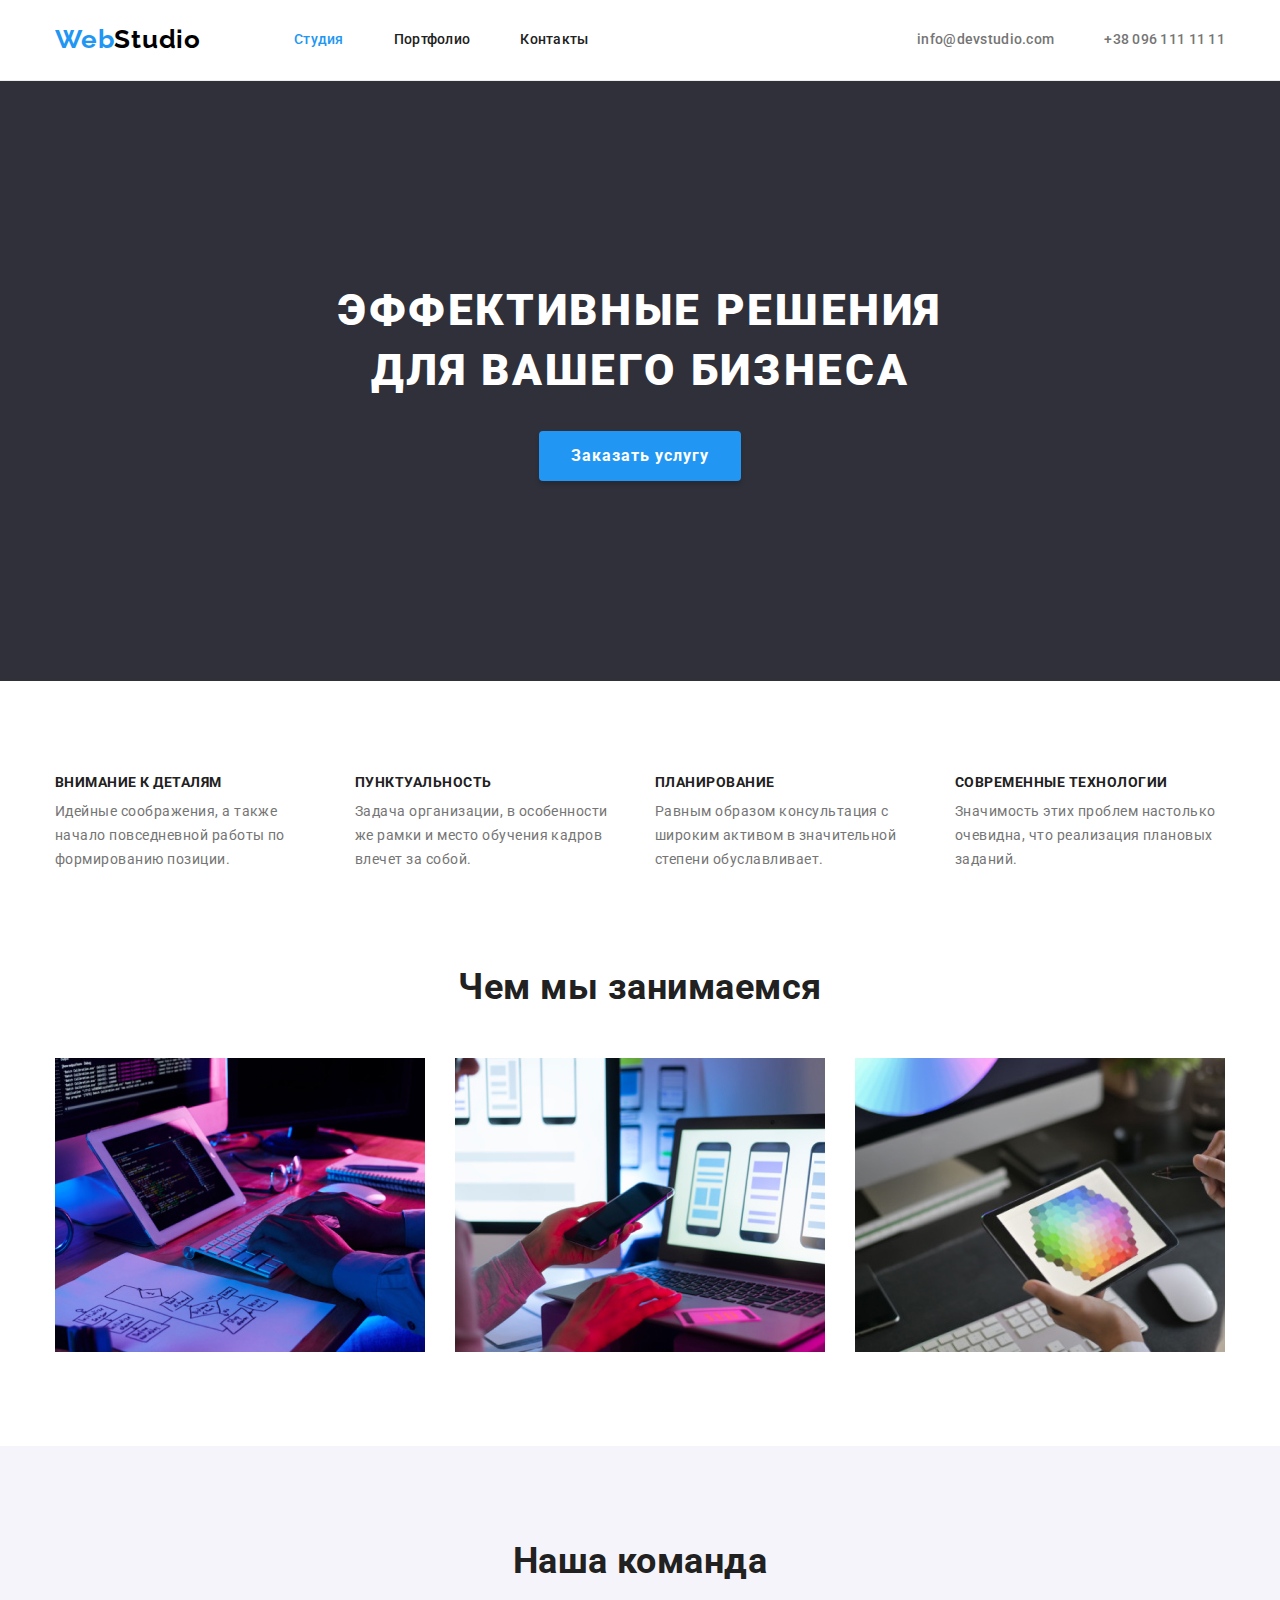
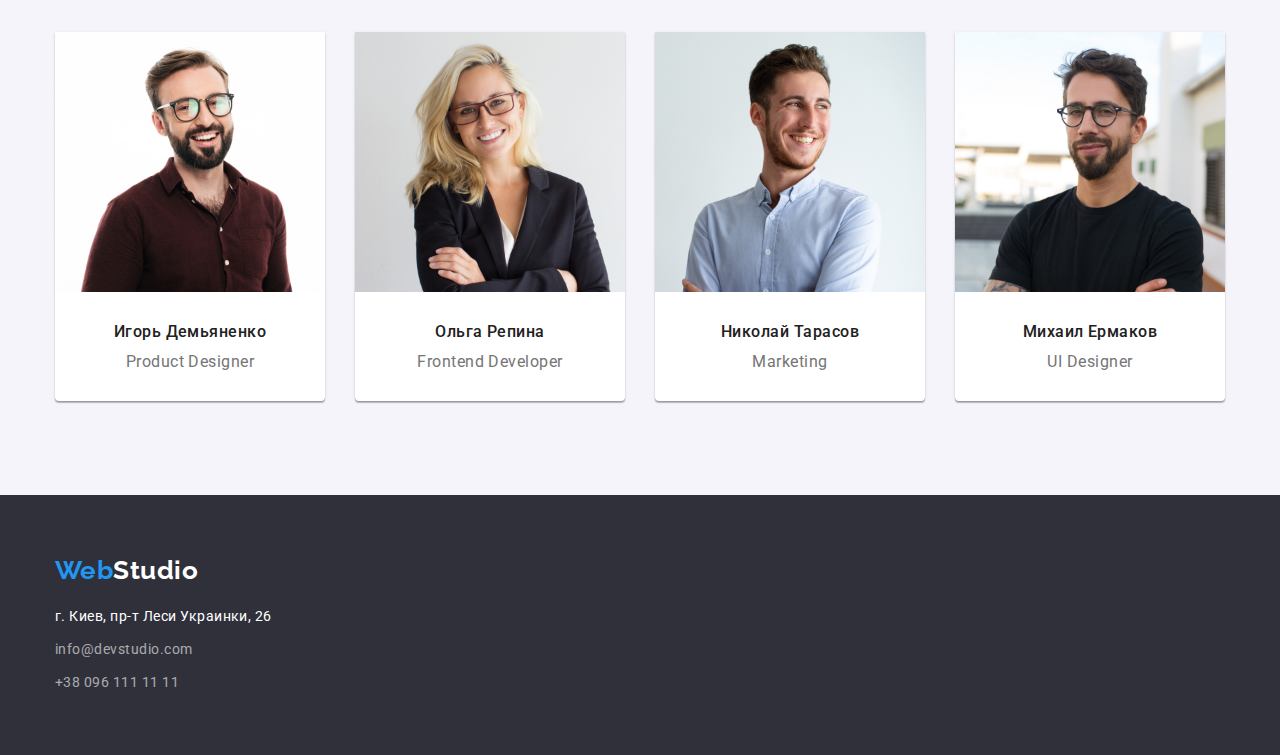
==== index.html @ 436f213c "New file" ====
<!DOCTYPE html>
<html lang="ru">

<head>
    <meta charset="UTF-8">
    <meta http-equiv="X-UA-Compatible" content="IE=edge">
    <meta name="viewport" content="width=device-width, initial-scale=1.0">
    <title>WebStudio</title>
    <link rel="preconnect" href="https://fonts.googleapis.com">
    <link rel="preconnect" href="https://fonts.gstatic.com" crossorigin>
    <link href="https://fonts.googleapis.com/css2?family=Raleway:wght@700&family=Roboto:wght@400;500;700;900&display=swap"
        rel="stylesheet">
    <link rel="stylesheet" href="https://cdnjs.cloudflare.com/ajax/libs/modern-normalize/1.1.0/modern-normalize.min.css">    
    <link rel="stylesheet" href="./css/styles.css">
    
</head>

<body>
<!-- Хедер -->    
    <header class="header">
        <div class="container">
            <div class="header-position">
                <div>
                    <a href="./" class="logo"><span class="logo-color">Web</span>Studio</a>
                </div>
                <nav class="nav">
                    <ul class="list-items">
                        <li><a href="./index.html" class="link link-nav current">Студия</a></li>
                        <li><a href="./portfolio.html" class="link link-nav">Портфолио</a></li>
                        <li><a href="" class="link link-nav">Контакты</a></li>
                    </ul>
                </nav>
                <ul class="list-contact">
                        <li><a href="mailto:info@devstudio.com" class="link link-contact">info@devstudio.com</a></li>
                        <li><a href="tel:+380961111111" class="link link-contact">+38 096 111 11 11</a></li>
                </ul>
            </div>
        </div>
    </header>

    <main>
<!-- Hero -->
        <section class="hero section">
            <div class="container">
                    <h1 class="hero-title">Эффективные решения для вашего бизнеса</h1>
                    <button type="button" class="button-service">Заказать услугу</button>
            </div>
        </section>
<!-- Переваги -->
        <section class="advantage section">
           <div class="container">
                <h2 hidden>Наше преимущество</h2>
                <ul class="advantage-position">
                    <li class="advantage-cards">
                        <h3 class="advantage-title">Внимание к деталям</h3>
                        <p class="advantage-text">Идейные соображения, а также начало повседневной работы по формированию позиции.</p>
                    </li>
                    <li class="advantage-cards">
                        <h3 class="advantage-title">Пунктуальность</h3>
                        <p class="advantage-text">Задача организации, в особенности же рамки и место обучения кадров влечет за собой.
                        </p>
                    </li>
                    <li class="advantage-cards">
                        <h3 class="advantage-title">Планирование</h3>
                        <p class="advantage-text">Равным образом консультация с широким активом в значительной степени обуславливает.
                        </p>
                    </li>
                    <li class="advantage-cards">
                        <h3 class="advantage-title">Современные технологии</h3>
                        <p class="advantage-text">Значимость этих проблем настолько очевидна, что реализация плановых заданий.</p>
                    </li>
                </ul>
           </div>
        </section>
<!-- Чим займаємось -->
        <section class="examples section">
            <div class="container">
                <h2 class="examples-title">Чем мы занимаемся</h2>
                <ul class="examples-position">
                    <li><img src="./images/img1.jpg" alt="Рабочий стол с планшетом" width="370" height="294"></li>
                    <li><img src="./images/img2.jpg" alt="Девушка работает за ноотбуком" width="370" height="294"></li>
                    <li><img src="./images/img3.jpg" alt="Цветовая палитро на планшете" width="370" height="294"></li>
                </ul>
            </div>
        </section>
<!-- Команда -->
        <section class="team section">
            <div class="container">
                <h2 class="team-title">Наша команда</h2>
                <ul class="team-list">
                    <li class="team-member">
                        <img src="./images/img.jpg" lang="en" alt="Product Designer" width="270" height="260">
                        <div class="team-member-position">
                            <h3 class="worker-title">Игорь Демьяненко</h3>
                            <p class="team-text">Product Designer</p>
                        </div>
                    </li>
                    <li class="team-member">
                        <img src="./images/img(1).jpg" lang="en" alt="Frontend Developer" width="270" height="260">
                        <div class="team-member-position">
                            <h3 class="worker-title">Ольга Репина</h3>
                            <p class="team-text">Frontend Developer</p>
                        </div>
                    </li>
                    <li class="team-member">
                        <img src="./images/img(2).jpg" lang="en" alt="Marketing" width="270" height="260">
                        <div class="team-member-position">
                            <h3 class="worker-title">Николай Тарасов</h3>
                            <p class="team-text">Marketing</p>
                        </div>                     
                    </li>
                    <li class="team-member">
                        <img src="./images/img(3).jpg" lang="en" alt="UI Designer" width="270" height="260">
                        <div class="team-member-position">
                            <h3 class="worker-title">Михаил Ермаков</h3>
                            <p class="team-text">UI Designer</p>
                        </div>
                    </li>
                </ul>
            </div>
        </section>
    </main>
<!-- Футер -->
    <footer class="footer">
        <div class="container">
            <div class="footer-position">
                <a href="./" class="logo-footer">
                    <span class="logo-color">Web</span>Studio
                </a>
                <address>
                    <ul>
                        <li class="address-map">г. Киев, пр-т Леси Украинки, 26</li>
                        <li><a href="mailto:info@devstudio.com" class="address-contact link mail">info@devstudio.com</a></li>
                        <li><a href="tel:+380961111111" class="address-contact link">+38 096 111 11 11</a></li>
                    </ul>
                </address>
            </div>
        </div>
    </footer>
</body>

</html>
---- css/styles.css ----
:root {
    --main-color: #2196F3;
    --black-color: #212121;
    --main-white: #FFFFFF;
    --text-gray: #757575;
    --background-main: #E5E5E5;
    --background-secondary: #2F303A;
}

.link.current {
    color: var(--main-color);
}

ul,
ol {
    list-style: none;
    padding: 0;
    margin: 0;
}

p,
h1,
h2,
h3,
h4,
h5,
h6 {
    margin: 0;
    padding: 0;
}

img {
    display: block;
    max-width: 100%;
    height: auto;
}

.container {
    width: 1200px;
    padding-left: 15px;
    padding-right: 15px;
    margin-right: auto;
    margin-left: auto;
}

/* Body */

body {
    font-family: 'Roboto', sans-serif;
    letter-spacing: 0.03em;
    background-color: var(--main-white);
    color: var(--black-color);
}

.section {
    padding-top: 94px;
    padding-bottom: 94px;
}

/* Посилання */

.link {
    text-decoration: none;
}

.link:hover,
.link:focus {
    color: var(--main-color);
}

/* Хедер */

.nav {
    display: flex;
}

.header {
    padding-top: 24px;
    padding-bottom: 25px;
    border-bottom: 1px solid #ececec;
}

.header-position {
    display: flex;
    align-items: center;
}

.link-nav {
    color: var(--black-color);
    font-family: 'Roboto', sans-serif;
    font-weight: 500;
    font-size: 14px;
    line-height: 1.14;
    letter-spacing: 0.02em;
}


.link-contact {
    font-family: 'Roboto';
    font-weight: 500;
    font-size: 14px;
    line-height: 1.14;
    letter-spacing: 0.02em;
    color: var(--text-gray);
}



.list-contact {
    display: flex;
    gap: 50px;
    margin-left: auto;
}

.list-items {
    display: flex;
    align-items: center; 
    gap: 50px;   
}



/* Logo */
.logo-color {
    color: var(--main-color);
}

.logo {
    display: flex;
    align-items: center;
    margin-right: 93px;

    font-family: 'Raleway', sans-serif;
    font-weight: 700;
    font-size: 26px;
    line-height: 1.19;
    letter-spacing: 0.03em;
    color: #000000;
    text-decoration: none;
}

/* Hero */

.hero {
    background-color: var(--background-secondary);
    letter-spacing: 0.06em;
    padding-top: 200px;
    padding-bottom: 200px;
}


.hero-title {
    font-weight: 900;
    font-size: 44px;
    line-height: 1.36;
    margin-right: auto;
    margin-left: auto;
    text-align: center;
    text-transform: uppercase;
    color: var(--main-white);
    margin-bottom: 30px;
    max-width: 696px;
    letter-spacing: 0.06em;
}

.button-service {
    font-weight: 700;
    font-size: 16px;
    line-height: 1.87;
    letter-spacing: 0.06em;
    min-width: 200px;
    display: block;
    color: var(--main-white);
    background-color: var(--main-color);
    
    box-shadow: 0px 4px 4px rgba(0, 0, 0, 0.15);
    border-radius: 4px;
    border: none;
    padding: 10px 32px;
    margin: 0 auto;

    cursor: pointer;
}

/* Переваги */

.advantage {
    padding-bottom: 0;
}

.advantage-position {
    display: flex;
    flex-wrap: wrap;
    gap: 30px;
}

.advantage-cards {
    width: 270px;
}

.advantage-title {
    font-weight: 700;
    font-size: 14px;
    line-height: 1.14;
    text-transform: uppercase;

    margin-bottom: 10px;
}

.advantage-text {
    font-size: 14px;
    line-height: 1.71;
    
    color: var(--text-gray);
}

/* Чим займаємось */

.examples-title {
    font-weight: 700;
    font-size: 36px;
    line-height: 1.17;
    text-align: center;

    margin-bottom: 50px;
}

.examples-position {
    display: flex;
    justify-content: space-between;
    gap: 30px;
}

/* Команда */

.team {
    background-color: #F5F4FA;
}

.team-title {
    font-weight: 700;
    font-size: 36px;
    line-height: 1.17;
    text-align: center;

    margin-bottom: 50px;
}

.team-list {
    background-color: #F5F4FA;
    display: flex;
    gap: 30px;
}

.team-member-position {
    padding-top: 30px;
    padding-bottom: 30px;
}

.team-member {
    background: var(--main-white);
    width: 270px;
    box-shadow: 0px 1px 3px rgba(0, 0, 0, 0.12), 0px 1px 1px rgba(0, 0, 0, 0.14), 0px 2px 1px rgba(0, 0, 0, 0.2);
    border-radius: 0px 0px 4px 4px;
}

.worker-title {
    font-weight: 500;
    font-size: 16px;
    line-height: 1.19;
    text-align: center;

    margin-bottom: 10px;
}

.team-text {
    font-size: 16px;
    line-height: 1.19;
    text-align: center;
    
    color: var(--text-gray);
}

/* Футер */

footer {
    background-color: var(--background-secondary);
}

.footer {
    padding-top: 60px;
    padding-bottom: 60px;
}

.footer-position {
    display: flex;
    flex-direction: column;
}

.logo-footer {
    font-family: 'Raleway', sans-serif;
    font-weight: 700;
    font-size: 26px;
    line-height: 1.19;
    color: var(--main-white);
    text-decoration: none;

    margin-bottom: 20px;
}

.address-map {
    font-family: 'Roboto', sans-serif;
    font-size: 14px;
    line-height: 1.71;
    font-style: normal;
        
    color: var(--main-white);
    margin-bottom: 9px;
}

.address-contact {
    font-family: 'Roboto';
    font-size: 14px;
    line-height: 1.71;
    font-style: normal;
    color:rgba(255, 255, 255, 0.6);

    display: block;
}

.mail {
    margin-bottom: 9px;
}

/* Кнопки фільтрації */

.portfolio-button {
    font-family: inherit;
    font-weight: 500;
    font-size: 16px;
    line-height: 1.6;
    text-align: center;
    
    color: var(--black-color);
    background-color: #F5F4FA;

    border-radius: 4px;
    border: none;
    padding: 6px 22px;

    cursor: pointer;
}

.filter-button {
    display: flex;
    justify-content: center;
    gap: 8px;
    margin-bottom: 50px;
}

.portfolio-button.active {
    color: var(--main-white);
    background-color: var(--main-color);
}

.portfolio-button:hover,
.portfolio-button:focus {
    color: var(--main-white);
    background-color: var(--main-color);
}

/* Приклади */

.example {
    display: flex;
    flex-wrap: wrap;

    gap: 30px;
}

.example-card {
    width: 370px;
    height: 404px;
    border: 1px solid #EEEEEE;
}

.example-title {
    font-weight: 700;
    font-size: 18px;
    line-height: 2;
    letter-spacing: 0.06em;
    margin-bottom: 4px;
}

.example-text {
    font-size: 16px;
    line-height: 1.88;

    color: var(--text-gray);
}

.example-card-position {
    padding-top: 20px;
    padding-bottom: 20px;
    padding-left: 24px;
    padding-right: 24px;
}
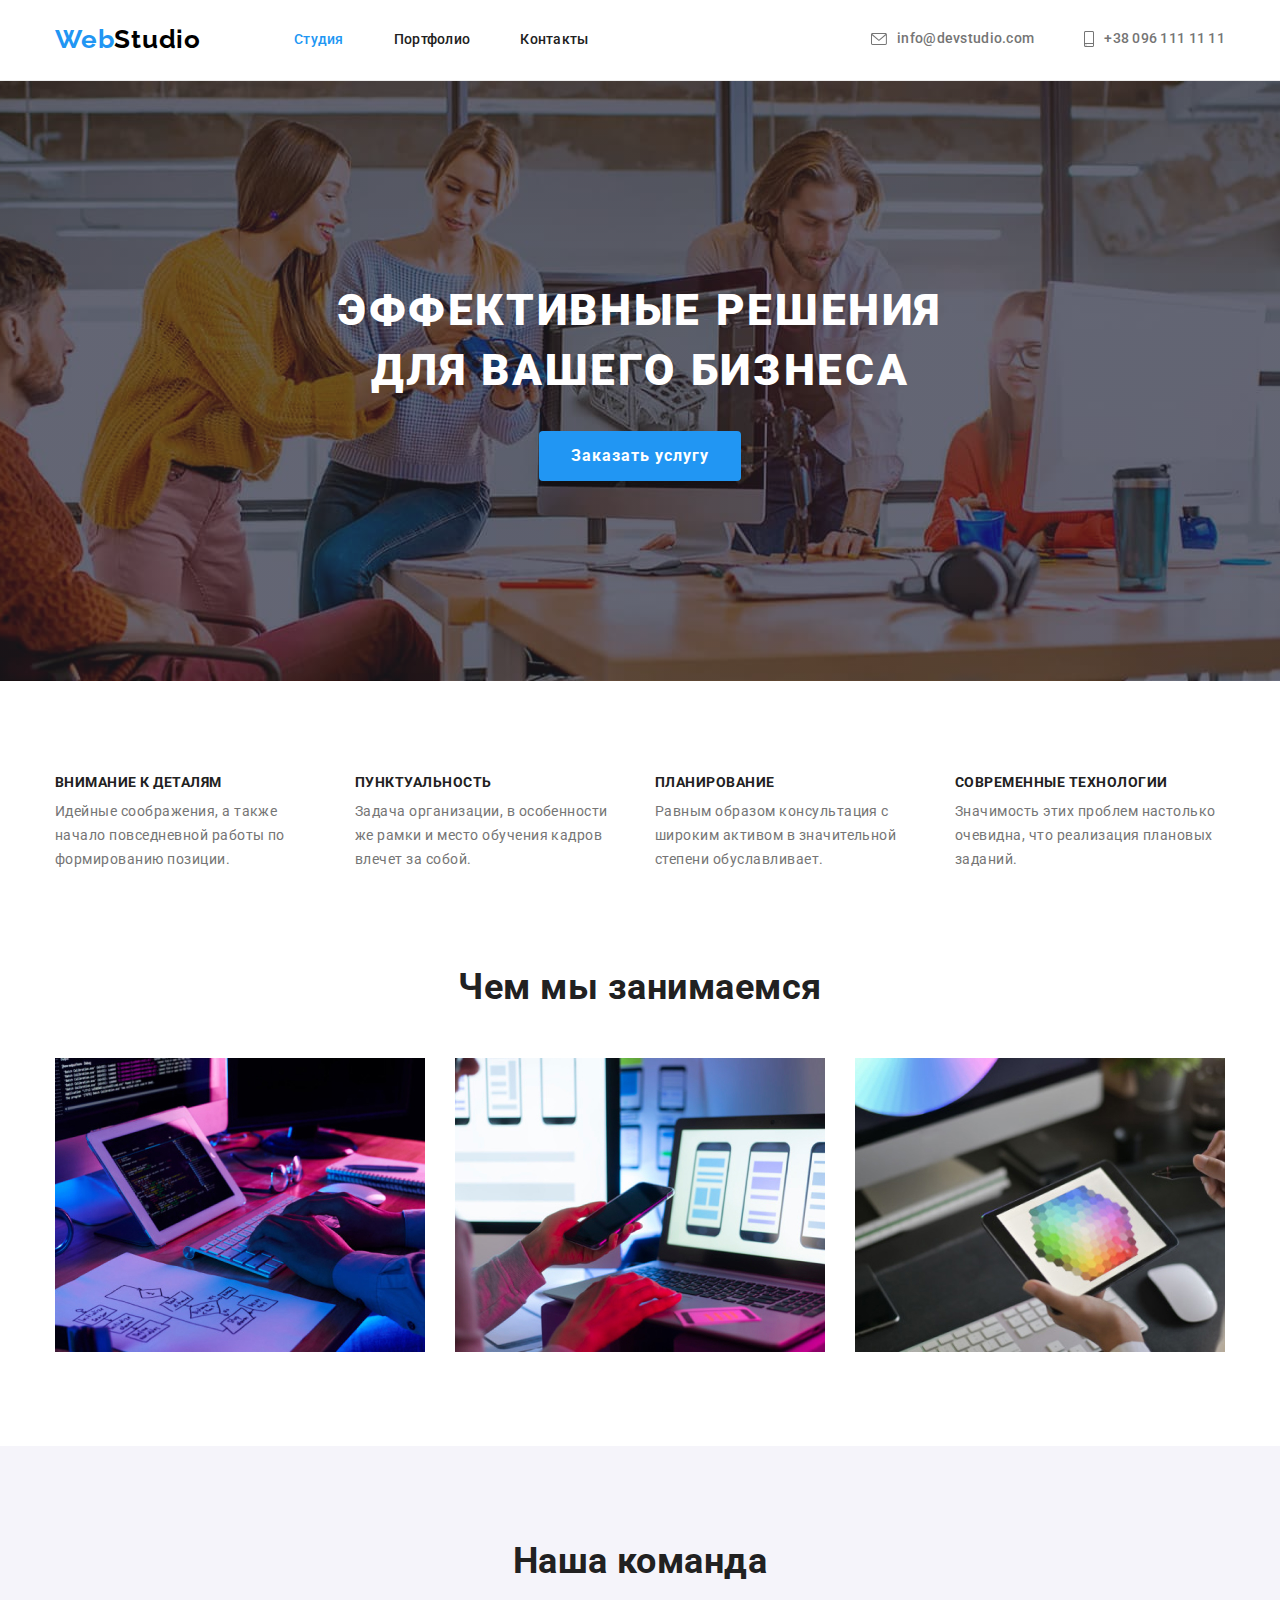
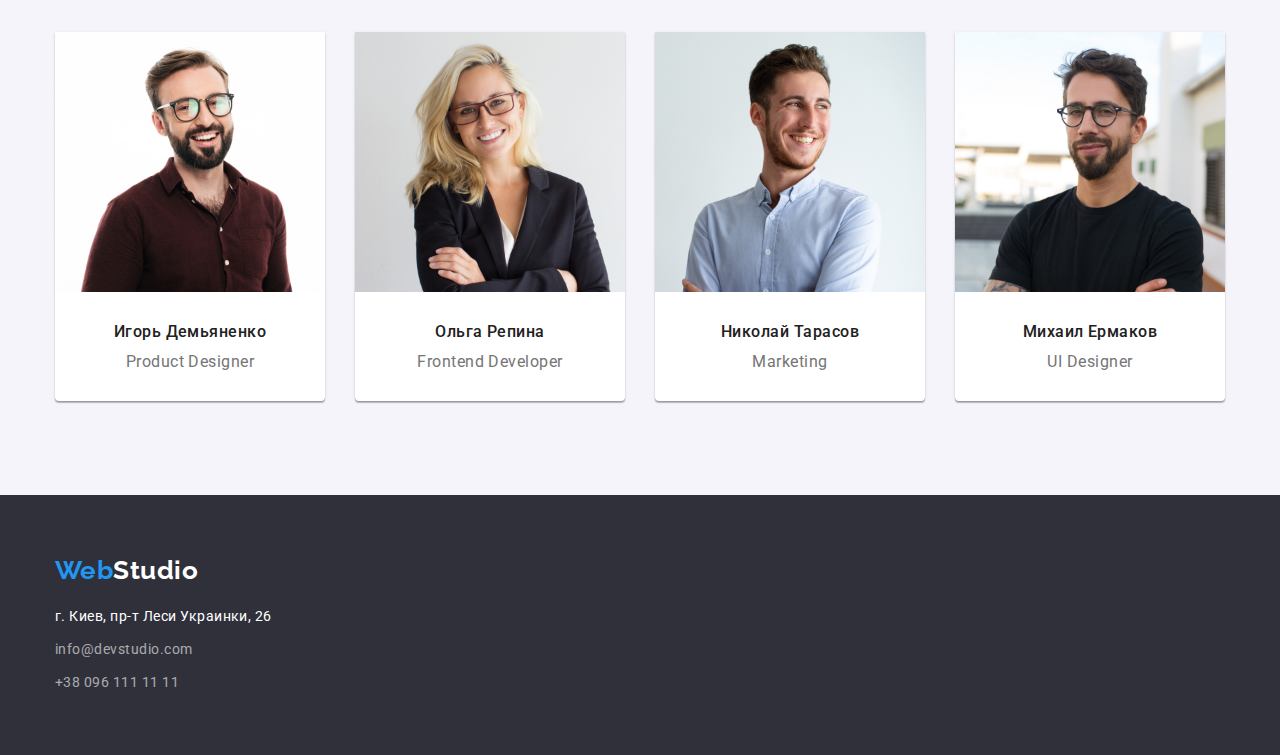
==== commit 4946be8a: "Add svg" ====
--- a/index.html
+++ b/index.html
@@ -31,8 +31,20 @@
                     </ul>
                 </nav>
                 <ul class="list-contact">
-                        <li><a href="mailto:info@devstudio.com" class="link link-contact">info@devstudio.com</a></li>
-                        <li><a href="tel:+380961111111" class="link link-contact">+38 096 111 11 11</a></li>
+                        <li>
+                            <a href="mailto:info@devstudio.com" class="link link-contact">
+                                <svg class="header-icon" width="16" height="12">
+                                    <use href="./images/icons/symbol-defs.svg#mail"></use>
+                                </svg>
+                                info@devstudio.com</a>
+                        </li>
+                        <li>
+                            <a href="tel:+380961111111" class="link link-contact">
+                                <svg class="header-icon" width="10" height="16">
+                                    <use href="./images/icons/symbol-defs.svg#smartphone"></use>
+                                </svg>
+                                +38 096 111 11 11</a>
+                        </li>
                 </ul>
             </div>
         </div>
@@ -42,8 +54,8 @@
 <!-- Hero -->
         <section class="hero section">
             <div class="container">
-                    <h1 class="hero-title">Эффективные решения для вашего бизнеса</h1>
-                    <button type="button" class="button-service">Заказать услугу</button>
+                <h1 class="hero-title">Эффективные решения для вашего бизнеса</h1>
+                <button type="button" class="button-service">Заказать услугу</button>
             </div>
         </section>
 <!-- Переваги -->
--- a/css/styles.css
+++ b/css/styles.css
@@ -102,9 +102,20 @@
     line-height: 1.14;
     letter-spacing: 0.02em;
     color: var(--text-gray);
-}
-
-
+
+    display: flex;
+    align-items: center;
+}
+
+.header-icon {
+    fill: var(--text-gray);
+    margin-right: 10px;
+}
+
+.header-icon:hover,
+.header-icon:active {
+    fill: var(--main-color);
+}
 
 .list-contact {
     display: flex;
@@ -142,10 +153,16 @@
 /* Hero */
 
 .hero {
-    background-color: var(--background-secondary);
     letter-spacing: 0.06em;
     padding-top: 200px;
     padding-bottom: 200px;
+    background:linear-gradient(rgba(47, 48, 58, 0.4), rgba(47, 48, 58, 0.4)), url(../images/hero-bg.jpg);
+    background-repeat: no-repeat;
+    background-position: center;
+    background-size: cover;
+    max-width: 1600px;
+    margin: auto;
+
 }
 
 
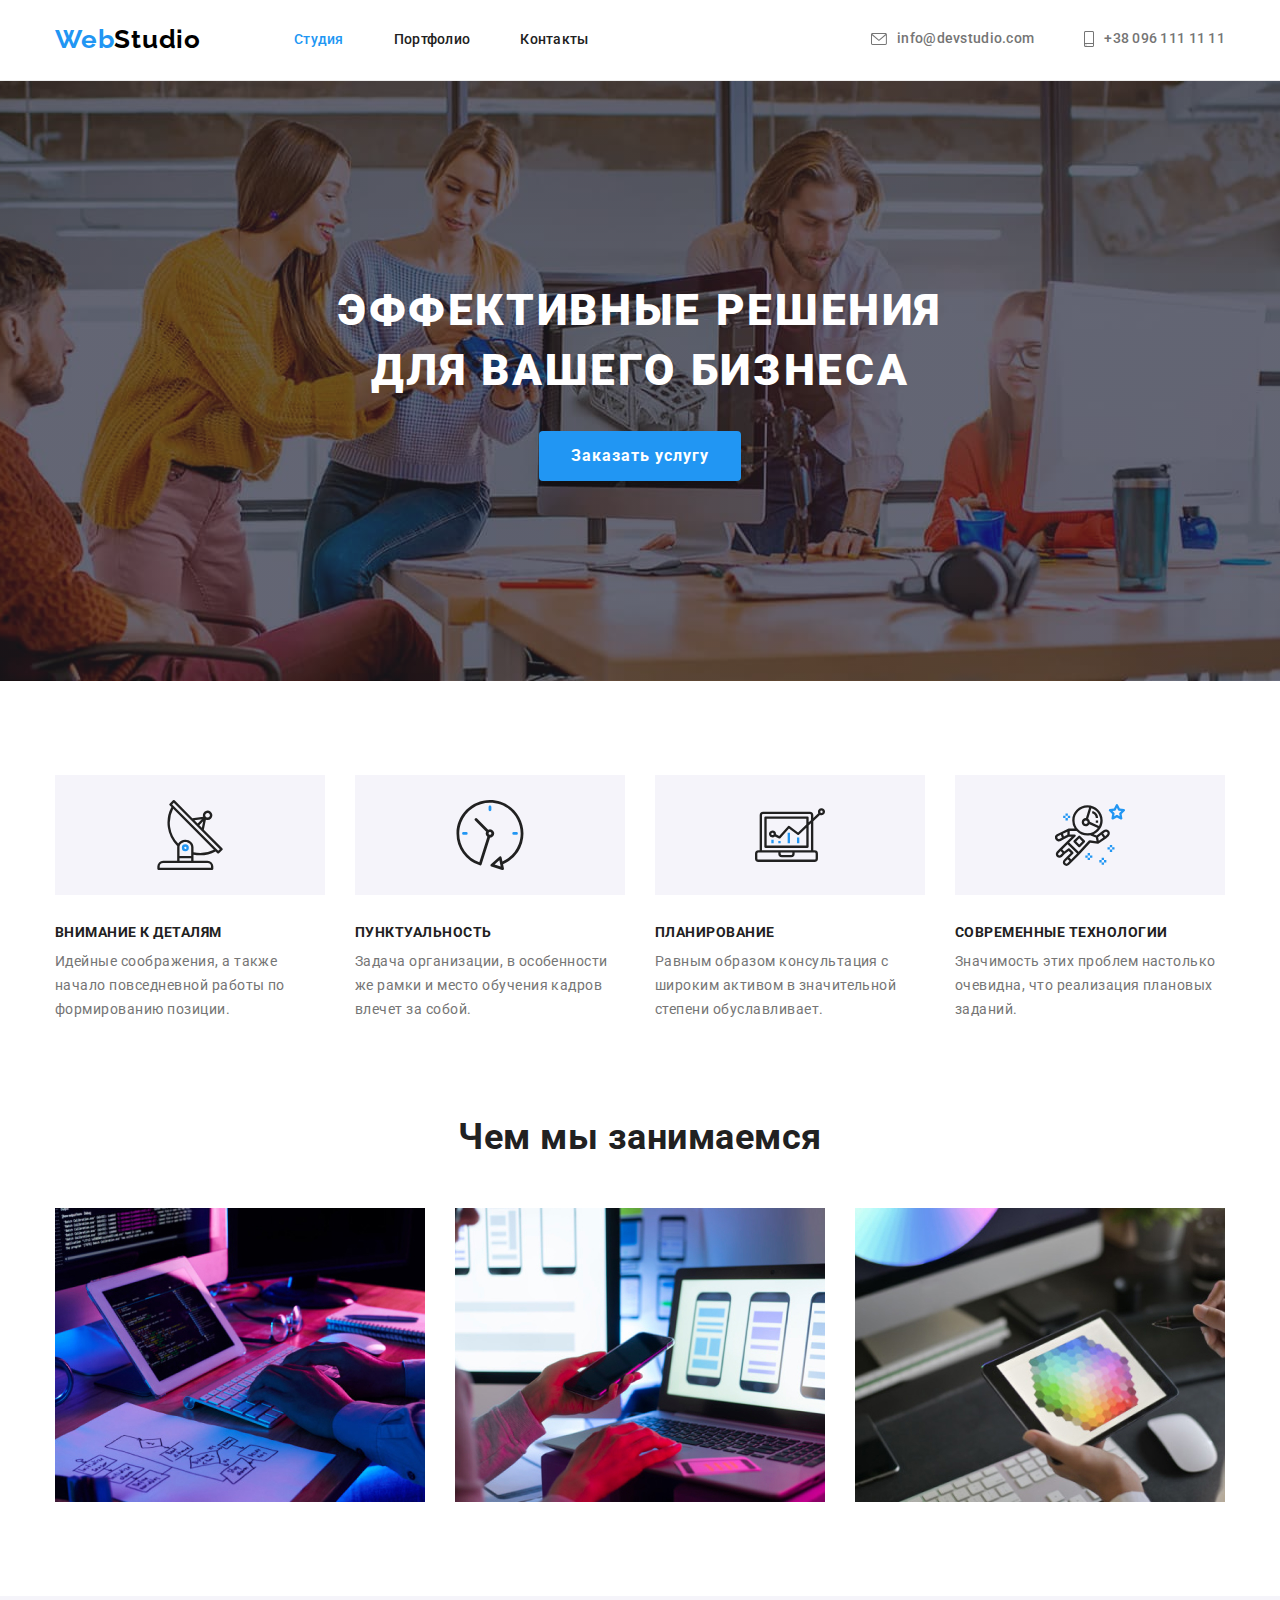
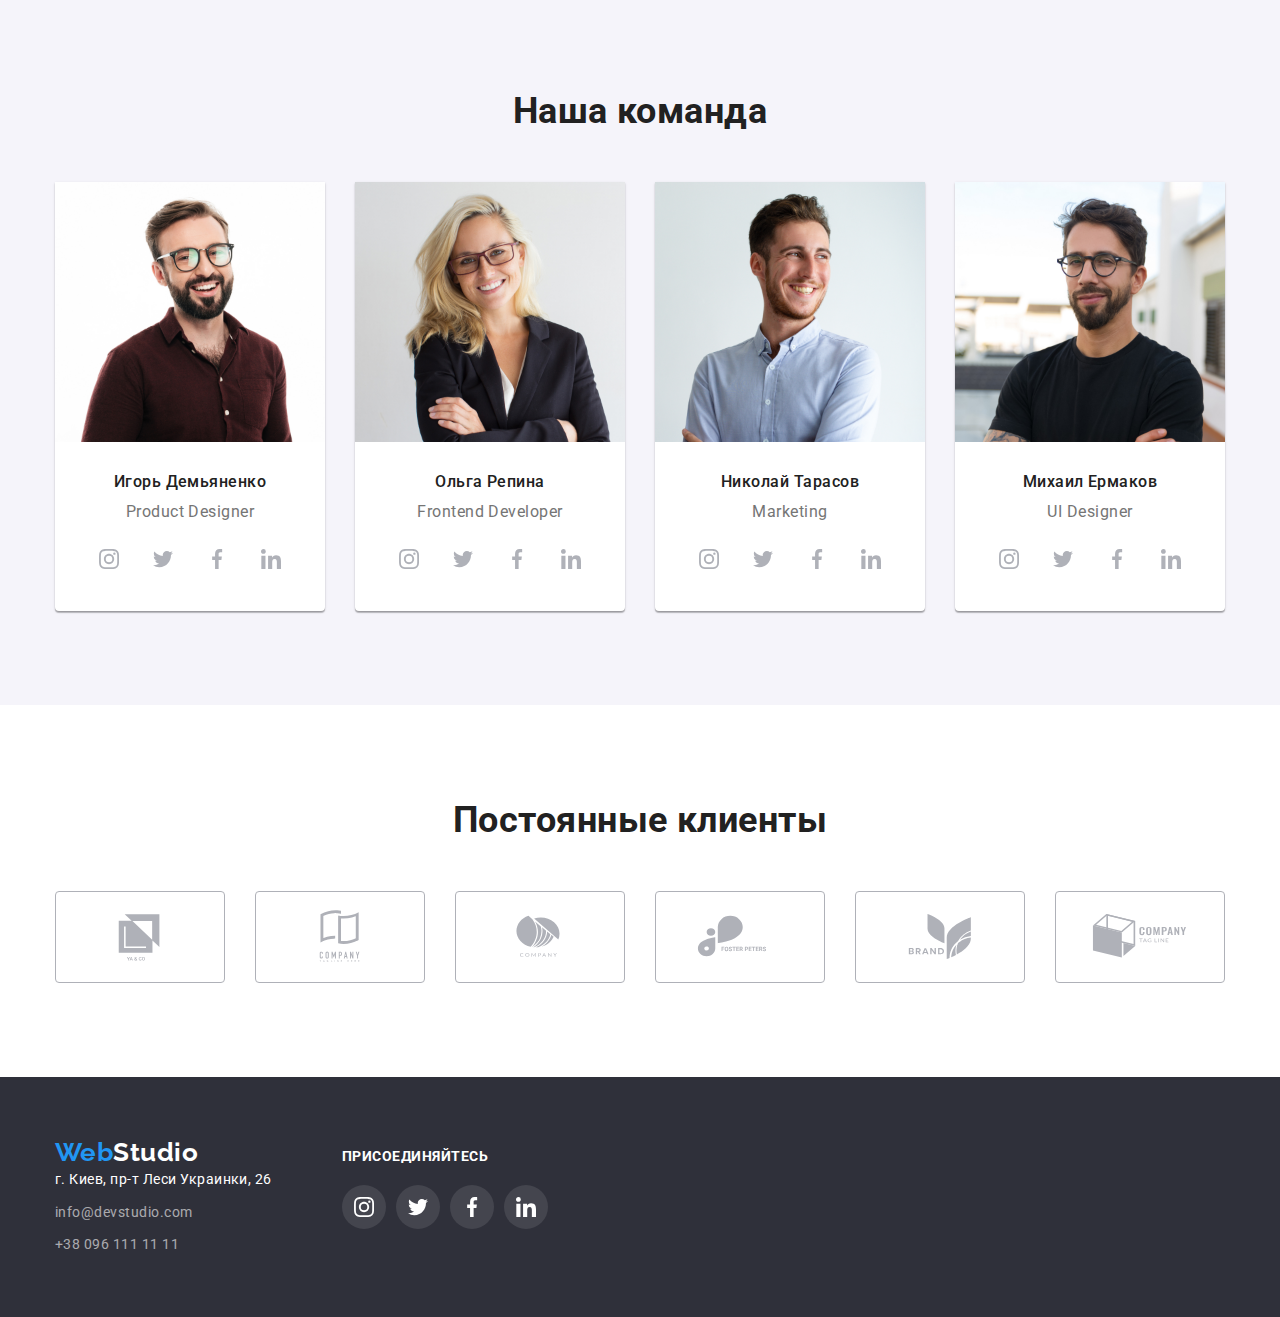
==== commit aca00510: "Update" ====
--- a/index.html
+++ b/index.html
@@ -64,20 +64,44 @@
                 <h2 hidden>Наше преимущество</h2>
                 <ul class="advantage-position">
                     <li class="advantage-cards">
+                        <div class="advantage-icons">
+                            <svg width="70" height="70">
+                                <use href="./images/icons/symbol-defs.svg#antenna">
+                                </use>
+                            </svg>
+                        </div>
                         <h3 class="advantage-title">Внимание к деталям</h3>
                         <p class="advantage-text">Идейные соображения, а также начало повседневной работы по формированию позиции.</p>
                     </li>
                     <li class="advantage-cards">
+                        <div class="advantage-icons">
+                            <svg width="70" height="70">
+                                <use href="./images/icons/symbol-defs.svg#clock">
+                                </use>
+                            </svg>
+                        </div>
                         <h3 class="advantage-title">Пунктуальность</h3>
                         <p class="advantage-text">Задача организации, в особенности же рамки и место обучения кадров влечет за собой.
                         </p>
                     </li>
                     <li class="advantage-cards">
+                        <div class="advantage-icons">
+                            <svg width="70" height="70">
+                                <use href="./images/icons/symbol-defs.svg#diagram">
+                                </use>
+                            </svg>
+                        </div>
                         <h3 class="advantage-title">Планирование</h3>
                         <p class="advantage-text">Равным образом консультация с широким активом в значительной степени обуславливает.
                         </p>
                     </li>
                     <li class="advantage-cards">
+                        <div class="advantage-icons">
+                            <svg width="70" height="70">
+                                <use href="./images/icons/symbol-defs.svg#astronaut">
+                                </use>
+                            </svg>
+                        </div>
                         <h3 class="advantage-title">Современные технологии</h3>
                         <p class="advantage-text">Значимость этих проблем настолько очевидна, что реализация плановых заданий.</p>
                     </li>
@@ -105,6 +129,40 @@
                         <div class="team-member-position">
                             <h3 class="worker-title">Игорь Демьяненко</h3>
                             <p class="team-text">Product Designer</p>
+                            <ul class="member-social-links">
+                                <li>
+                                    <a href="" class="member-link">
+                                        <svg width="20" height="20">
+                                            <use href="./images/icons/symbol-defs.svg#instagram">
+                                            </use>
+                                        </svg>
+                                    </a>
+                                </li>
+                                <li>
+                                    <a href="" class="member-link">
+                                        <svg width="20" height="20">
+                                            <use href="./images/icons/symbol-defs.svg#twitter">
+                                            </use>
+                                        </svg>
+                                    </a>
+                                </li>
+                                <li>
+                                    <a href="" class="member-link">
+                                        <svg width="20" height="20">
+                                            <use href="./images/icons/symbol-defs.svg#facebook">
+                                            </use>
+                                        </svg>
+                                    </a>
+                                </li>
+                                <li>
+                                    <a href="" class="member-link">
+                                        <svg width="20" height="20">
+                                            <use href="./images/icons/symbol-defs.svg#linkedin">
+                                            </use>
+                                        </svg>
+                                    </a>
+                                </li>
+                            </ul>
                         </div>
                     </li>
                     <li class="team-member">
@@ -112,6 +170,40 @@
                         <div class="team-member-position">
                             <h3 class="worker-title">Ольга Репина</h3>
                             <p class="team-text">Frontend Developer</p>
+                            <ul class="member-social-links">
+                                <li>
+                                    <a href="" class="member-link">
+                                        <svg width="20" height="20">
+                                            <use href="./images/icons/symbol-defs.svg#instagram">
+                                            </use>
+                                        </svg>
+                                    </a>
+                                </li>
+                                <li>
+                                    <a href="" class="member-link">
+                                        <svg width="20" height="20">
+                                            <use href="./images/icons/symbol-defs.svg#twitter">
+                                            </use>
+                                        </svg>
+                                    </a>
+                                </li>
+                                <li>
+                                    <a href="" class="member-link">
+                                        <svg width="20" height="20">
+                                            <use href="./images/icons/symbol-defs.svg#facebook">
+                                            </use>
+                                        </svg>
+                                    </a>
+                                </li>
+                                <li>
+                                    <a href="" class="member-link">
+                                        <svg width="20" height="20">
+                                            <use href="./images/icons/symbol-defs.svg#linkedin">
+                                            </use>
+                                        </svg>
+                                    </a>
+                                </li>
+                            </ul>
                         </div>
                     </li>
                     <li class="team-member">
@@ -119,6 +211,40 @@
                         <div class="team-member-position">
                             <h3 class="worker-title">Николай Тарасов</h3>
                             <p class="team-text">Marketing</p>
+                            <ul class="member-social-links">
+                                <li>
+                                    <a href="" class="member-link">
+                                        <svg width="20" height="20">
+                                            <use href="./images/icons/symbol-defs.svg#instagram">
+                                            </use>
+                                        </svg>
+                                    </a>
+                                </li>
+                                <li>
+                                    <a href="" class="member-link">
+                                        <svg width="20" height="20">
+                                            <use href="./images/icons/symbol-defs.svg#twitter">
+                                            </use>
+                                        </svg>
+                                    </a>
+                                </li>
+                                <li>
+                                    <a href="" class="member-link">
+                                        <svg width="20" height="20">
+                                            <use href="./images/icons/symbol-defs.svg#facebook">
+                                            </use>
+                                        </svg>
+                                    </a>
+                                </li>
+                                <li>
+                                    <a href="" class="member-link">
+                                        <svg width="20" height="20">
+                                            <use href="./images/icons/symbol-defs.svg#linkedin">
+                                            </use>
+                                        </svg>
+                                    </a>
+                                </li>
+                            </ul>
                         </div>                     
                     </li>
                     <li class="team-member">
@@ -126,26 +252,149 @@
                         <div class="team-member-position">
                             <h3 class="worker-title">Михаил Ермаков</h3>
                             <p class="team-text">UI Designer</p>
+                            <ul class="member-social-links">
+                                <li>
+                                    <a href="" class="member-link">
+                                        <svg width="20" height="20">
+                                            <use href="./images/icons/symbol-defs.svg#instagram">
+                                            </use>
+                                        </svg>
+                                    </a>
+                                </li>
+                                <li>
+                                    <a href="" class="member-link">
+                                        <svg width="20" height="20">
+                                            <use href="./images/icons/symbol-defs.svg#twitter">
+                                            </use>
+                                        </svg>
+                                    </a>
+                                </li>
+                                <li>
+                                    <a href="" class="member-link">
+                                        <svg width="20" height="20">
+                                            <use href="./images/icons/symbol-defs.svg#facebook">
+                                            </use>
+                                        </svg>
+                                    </a>
+                                </li>
+                                <li>
+                                    <a href="" class="member-link">
+                                        <svg width="20" height="20">
+                                            <use href="./images/icons/symbol-defs.svg#linkedin">
+                                            </use>
+                                        </svg>
+                                    </a>
+                                </li>
+                            </ul>
                         </div>
                     </li>
                 </ul>
             </div>
         </section>
+<!-- Постійні клієнти -->
+        <section class="clients section">
+            <div class="container">
+                <h2 class="clients-title">Постоянные клиенты</h2>
+                <ul class="regular-customers">
+                    <li>
+                        <a href="" class="regular-company">
+                            <svg width="106" height="60">
+                                <use href="./images/icons/symbol-defs.svg#logo2"></use>
+                            </svg>
+                        </a>
+                    </li>
+                    <li>
+                        <a href="" class="regular-company">
+                            <svg width="106" height="60">
+                                <use href="./images/icons/symbol-defs.svg#logo1"></use>
+                            </svg>
+                        </a>
+                    </li>
+                    <li>
+                        <a href="" class="regular-company">
+                            <svg width="106" height="60">
+                                <use href="./images/icons/symbol-defs.svg#logo3"></use>
+                            </svg>
+                        </a>
+                    </li>
+                    <li>
+                        <a href="" class="regular-company">
+                            <svg width="106" height="60">
+                                <use href="./images/icons/symbol-defs.svg#logo4"></use>
+                            </svg>
+                        </a>
+                    </li>
+                    <li>
+                        <a href="" class="regular-company">
+                            <svg width="106" height="60">
+                                <use href="./images/icons/symbol-defs.svg#logo5"></use>
+                            </svg>
+                        </a>
+                    </li>
+                    <li>
+                        <a href="" class="regular-company">
+                            <svg width="106" height="60">
+                                <use href="./images/icons/symbol-defs.svg#logo6"></use>
+                            </svg>
+                        </a>
+                    </li>
+                </ul>
+            </div>
+        </section>        
     </main>
 <!-- Футер -->
     <footer class="footer">
         <div class="container">
             <div class="footer-position">
-                <a href="./" class="logo-footer">
-                    <span class="logo-color">Web</span>Studio
-                </a>
-                <address>
-                    <ul>
-                        <li class="address-map">г. Киев, пр-т Леси Украинки, 26</li>
-                        <li><a href="mailto:info@devstudio.com" class="address-contact link mail">info@devstudio.com</a></li>
-                        <li><a href="tel:+380961111111" class="address-contact link">+38 096 111 11 11</a></li>
+                <div>
+                    <a href="./" class="logo-footer">
+                        <span class="logo-color">Web</span>Studio
+                    </a>
+                    <address>
+                        <ul>
+                            <li class="address-map">г. Киев, пр-т Леси Украинки, 26</li>
+                            <li><a href="mailto:info@devstudio.com" class="address-contact link mail">info@devstudio.com</a></li>
+                            <li><a href="tel:+380961111111" class="address-contact link">+38 096 111 11 11</a></li>
+                        </ul>
+                    </address>
+                </div>
+                <div class="join">
+                    <h2 class="footer-title">присоединяйтесь</h2>
+                    <ul class="footer-join-links">
+                        <li>
+                            <a href="" class="join-link">
+                                <svg width="20" height="20">
+                                    <use href="./images/icons/symbol-defs.svg#instagram">
+                                    </use>
+                                </svg>
+                            </a>
+                        </li>
+                        <li>
+                            <a href="" class="join-link">
+                                <svg width="20" height="20">
+                                    <use href="./images/icons/symbol-defs.svg#twitter">
+                                    </use>
+                                </svg>
+                            </a>
+                        </li>
+                        <li>
+                            <a href="" class="join-link">
+                                <svg width="20" height="20">
+                                    <use href="./images/icons/symbol-defs.svg#facebook">
+                                    </use>
+                                </svg>
+                            </a>
+                        </li>
+                        <li>
+                            <a href="" class="join-link">
+                                <svg width="20" height="20">
+                                    <use href="./images/icons/symbol-defs.svg#linkedin">
+                                    </use>
+                                </svg>
+                            </a>
+                        </li>
                     </ul>
-                </address>
+                </div>
             </div>
         </div>
     </footer>
--- a/css/styles.css
+++ b/css/styles.css
@@ -112,8 +112,9 @@
     margin-right: 10px;
 }
 
-.header-icon:hover,
-.header-icon:active {
+
+.link-contact:hover .header-icon,
+.link-contact:focus .header-icon {
     fill: var(--main-color);
 }
 
@@ -231,6 +232,17 @@
     color: var(--text-gray);
 }
 
+.advantage-icons {
+    display: flex;
+    justify-content: center;
+    align-items: center;
+
+    margin-bottom: 30px;
+    width: 270px;
+    height: 120px;
+    background-color: #F5F4FA;
+}
+
 /* Чим займаємось */
 
 .examples-title {
@@ -272,6 +284,8 @@
 .team-member-position {
     padding-top: 30px;
     padding-bottom: 30px;
+    padding-left: 32px;
+    padding-right: 32px;
 }
 
 .team-member {
@@ -298,6 +312,66 @@
     color: var(--text-gray);
 }
 
+.member-social-links {
+    display: flex;
+    gap: 10px;
+    justify-content: space-between;
+    margin-top: 16px;
+}
+
+.member-link {
+    display: flex;
+    justify-content: center;
+    align-items: center;
+    width: 44px;
+    height: 44px;
+
+    fill: #AFB1B8;
+}
+
+.member-link:hover,
+.member-link:focus {
+    background-color: var(--main-color);
+    fill: var(--main-white);
+    border-radius: 50%;
+}
+
+/* Постійні клієнти */
+
+.clients-title {
+    font-weight: 700;
+    font-size: 36px;
+    line-height: 1.17;
+    text-align: center;
+
+    margin-bottom: 50px;
+}
+
+.regular-customers {
+    display: flex;
+    justify-content: space-between;
+    align-items: center;
+    gap: 30px;
+}
+
+.regular-company {
+    display: flex;
+    justify-content: center;
+    align-items: center;
+
+    fill: #AFB1B8;
+    width: 170px;
+    height: 92px;
+    border: 1px solid #AFB1B8;
+    border-radius: 4px;
+}
+
+.regular-company:hover,
+.regular-company:focus {
+    fill: var(--main-color);
+    border-color: var(--main-color);
+}
+
 /* Футер */
 
 footer {
@@ -311,7 +385,7 @@
 
 .footer-position {
     display: flex;
-    flex-direction: column;
+    align-items: baseline;
 }
 
 .logo-footer {
@@ -347,6 +421,42 @@
 
 .mail {
     margin-bottom: 9px;
+}
+
+.footer-title {
+    font-size: 14px;
+    line-height: 1.14;
+    text-transform: uppercase;
+    margin-bottom: 20px;
+    
+    color: var(--main-white);
+}
+
+.join {
+    margin-left: 70px;
+}
+
+.footer-join-links {
+    display: flex;
+    gap: 10px;
+
+}
+
+.join-link {
+    display: flex;
+    justify-content: center;
+    align-items: center;
+    width: 44px;
+    height: 44px;
+    background-color: rgba(255, 255, 255, 0.1);
+    border-radius: 50%;
+    
+    fill: var(--main-white);
+}
+
+.join-link:hover,
+.join-link:focus {
+    background-color: var(--main-color);
 }
 
 /* Кнопки фільтрації */
@@ -378,12 +488,14 @@
 .portfolio-button.active {
     color: var(--main-white);
     background-color: var(--main-color);
+    box-shadow: 0px 3px 1px rgba(0, 0, 0, 0.1), 0px 1px 2px rgba(0, 0, 0, 0.08), 0px 2px 2px rgba(0, 0, 0, 0.12);
 }
 
 .portfolio-button:hover,
 .portfolio-button:focus {
     color: var(--main-white);
     background-color: var(--main-color);
+    box-shadow: 0px 3px 1px rgba(0, 0, 0, 0.1), 0px 1px 2px rgba(0, 0, 0, 0.08), 0px 2px 2px rgba(0, 0, 0, 0.12);
 }
 
 /* Приклади */
@@ -414,6 +526,16 @@
     line-height: 1.88;
 
     color: var(--text-gray);
+}
+
+.link-example-card {
+    text-decoration: none;
+    color: var(--black-color);
+}
+
+.example-card:hover,
+.example-card:focus {
+    box-shadow: 0px 1px 1px rgba(0, 0, 0, 0.12), 0px 4px 4px rgba(0, 0, 0, 0.06), 1px 4px 6px rgba(0, 0, 0, 0.16);
 }
 
 .example-card-position {
